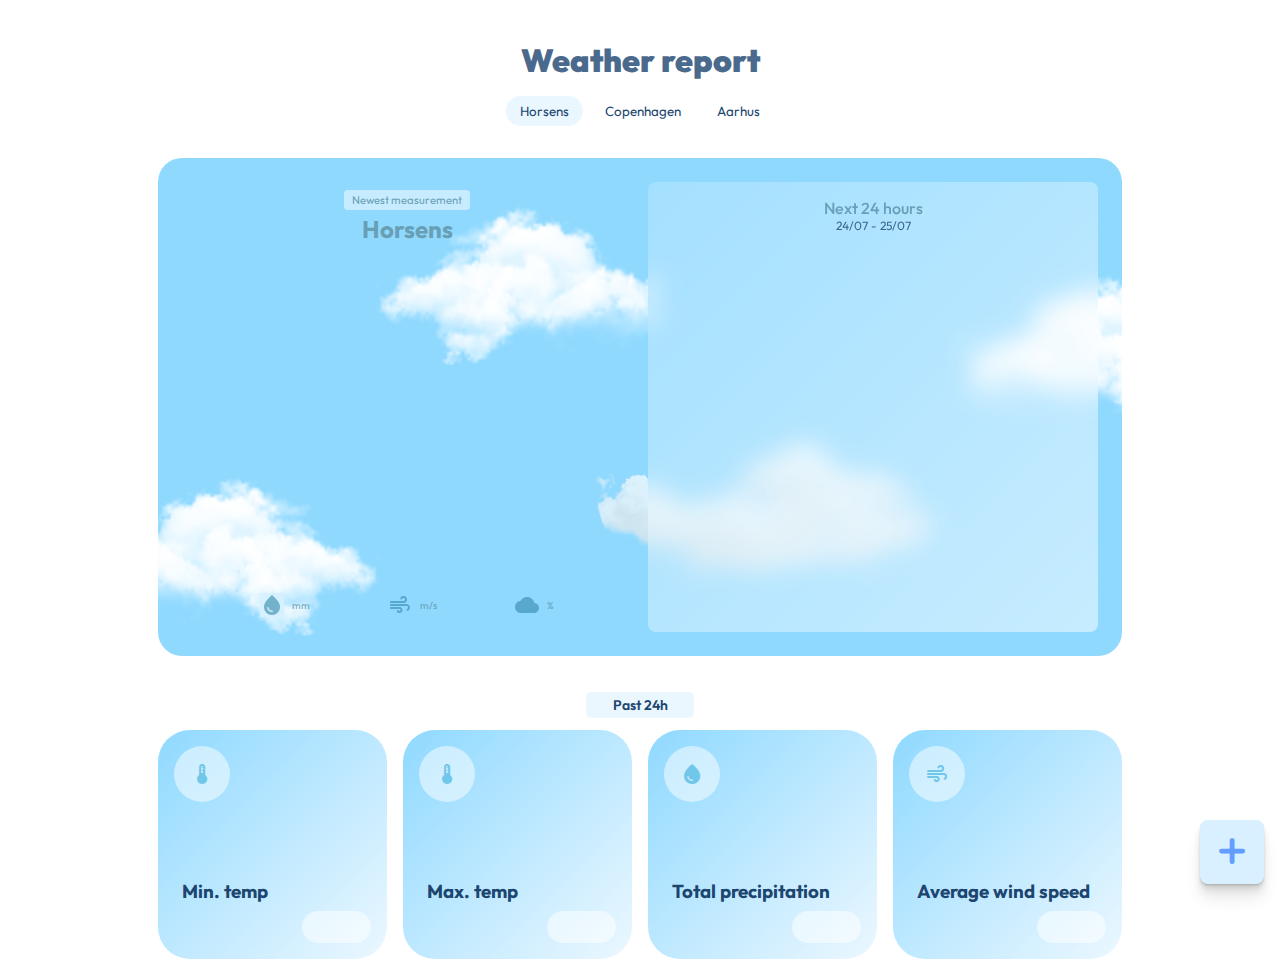
==== Fetch/index.html @ 9d00d2de "Two projects" ====
<!DOCTYPE html>
<html lang="en">
<head>
    <meta charset="UTF-8">
    <meta http-equiv="X-UA-Compatible" content="IE=edge">
    <meta name="viewport" content="width=device-width, initial-scale=1.0">
    <link rel="preconnect" href="https://fonts.googleapis.com">
    <link rel="preconnect" href="https://fonts.gstatic.com" crossorigin>
    <link href="https://fonts.googleapis.com/icon?family=Material+Icons+Round" rel="stylesheet">
    <link href="https://fonts.googleapis.com/css2?family=Outfit:wght@100;200;300;400;500;600;700;800;900&display=swap" rel="stylesheet"> 
    <link rel="stylesheet" href="style/style.css">
    <title>Weather report</title>
</head>
<body class="sun">
    <div class="header">
        <div class="content">
            <div class="title">
                Weather report
            </div>
        </div>
        <div class="content">
            <button class="pill" id="Horsens" onclick="ChangeCity('Horsens')">
                Horsens
            </button>
            <button class="pill" id="Copenhagen" onclick="ChangeCity('Copenhagen')">
                Copenhagen
            </button>
            <button class="pill" id="Aarhus" onclick="ChangeCity('Aarhus')">
                Aarhus
            </button>
        </div>
    </div>
    <div class="content">
        <div class="f-row">
            <div class="temperature">
                <div class="content">
                    <div class="recent">
                        Newest measurement
                    </div>
                    <div class="time" id="current-time"></div>
                    <h2 class="city" id="selected-city"></h2>
                    <h1 id="current-temp"></h1>
                    <div class="currentAdditional">
                        <div class="precipitation">
                            <span class="material-icons-round">
                                water_drop
                            </span>
                            <p id="current-precipitation">
                                <span>mm</span>
                            </p>
                        </div>
    
                        <div class="wind-speed">
                            <span class="material-icons-round">
                                air
                            </span>
                            <p id="current-wind-speed">
                                <span>
                                    m/s
                                </span>
                            </p>
                        </div>
    
                        <div class="cloud-coverage">
                            <span class="material-icons-round">
                                cloud
                            </span>
                            <p id="current-cloud-coverage">
                                <span>
                                    %
                                </span>
                            </p>
                        </div>
                    </div>
                </div>
                <div class="forecast">
                    <h2>
                        Next 24 hours
                    </h2>
                    <p id="date-range"></p>
                    <div class="forecast-list" id="forecast-list">


                    </div>
                </div>
            </div>
        </div>
        <label class="tag">
            Past 24h
        </label>
        <div class="f-row past">
            <div class="card">
                <span class="material-icons-round">
                    thermostat
                </span>
                <div class="text">
                    <h3>
                        Min. temp
                    </h3>
                </div>
                <div id="pastMinTemp" class="value"></div>
            </div>
            <div class="card">
                <span class="material-icons-round">
                    thermostat
                </span>
                <div class="text">
                    <h3>
                        Max. temp
                    </h3>
                </div>
                <div id="pastMaxTemp" class="value"></div>
            </div>
            <div class="card">
                <span class="material-icons-round">
                    water_drop
                </span>
                <div class="text">
                    <h3>
                        Total precipitation
                    </h3>
                </div>
                <div id="pastPrecipitation" class="value"></div>
            </div>
            <div class="card">
                <span class="material-icons-round">
                    air
                </span>
                <div class="text">
                    <h3>
                        Average wind speed
                    </h3>
                </div>
                <div id="pastWindSpeed" class="value"></div>
            </div>
        </div>
    </div>
    <div class="add-data">
        <button class="add" onclick="ToggleAdd()">
            <span class="material-icons-round">
                add
            </span>
        </button>
        <div id="add-data" class="hide">
            <h2>
                Submit data
            </h2>
            <h4 id="selected-city1">
            </h4>

            <label for="types">Type:</label>
            <select name="types" class="types" id="type">
                <option value="temperature">Temperature</option>
                <option value="precipitation">Precipitation</option>
                <option value="wind speed">Wind speed</option>
                <option value="cloud coverage">Cloud coverage</option>
            </select>
            <label>
                Value:
            </label>
            <input type="number" id="value" class="value"/>
            <label id="aditional-value-label" class="ad">
                Value:
            </label>
            <input type="text" id="aditional-value" class="ad value"/>
            
            <button type="submit" onclick="Submit()">
                Subimt
            </button>
        </div>
    </div>
    <script src="scripts/script.js"></script>
</body>
</html>
---- Fetch/style/style.css ----
*{
    font-family: 'Outfit', sans-serif;
}

body{ 
    --text: #1c4670;
    --text50: #00000050;
    --text-accent: #689fb5;
    --text-accent50: #3489aa9c;
    --text-accent2: #71c7ea;
    --text-accent3: #416b97;

    --card-border:#629efd;
    --pil-bg:#d8f0ff80;
    --card-bg:#d8f0ff80;
    --card-bg2:#d8f0ff;
    --card-bg250:#d8f0ff50;

    --bg:#8fd9ff;
    --bg50:#d8f0ff20;

    --w30:#ffffff30;
    --w80:#ffffff80;
    --w90:#ffffff90;
    --w:#fff;

    --o1: 1;
    --o2: .8;
    --o3: .5;
    --o0: 0;

    --content-size: 980px;
    --shadow-color: 222deg 31% 65%;

    display: flex;
    flex-direction: column;
    align-items: center;
    width: 100%;
    min-height: 100vh;
    margin: 0%;
}

body > .content{
    width: calc(100% - 2rem);
    max-width: var(--content-size);
    display: flex;
    flex-direction: column;
    justify-content: center;
    align-items: center;
}

.f-row{
    display: flex;
    flex-direction: row;
    justify-content: center;
    width: 100%;
}

.header{
    width: calc(100% - 2rem);
    display: flex;
    flex-direction: column;
    align-items: center;
    padding: 2rem 1rem 1rem;
}

.header .content{
    width: calc(100% - 2rem);
    max-width: var(--content-size);
    display: flex;
    flex-direction: row;
    justify-content: center;
    padding: .5rem 0;
}

.header .content .title{
    font-weight: 900;
    font-size: 2rem;
    opacity: var(--o2);
    color: var(--text);
}

button.pill{
    padding: 5px 12px;
    margin: 0 4px;
    border-radius: 16px;
    border: transparent 2px solid;
    background: transparent;
    color: var(--text);
    transition: all ease .2s;
    cursor: pointer;
}

button.pill:hover{
    background: var(--pil-bg);
    font-weight: 600;
}

button.pill:focus, button.pill:active{
    background: var(--pil-bg);
    border: var(--card-border) 2px solid;
    font-weight: 600;
}

button.pill.selected{
    background: var(--pil-bg);
}

.material-icons-round {
    font-family: 'Material Icons Round';
    font-weight: normal;
    font-style: normal;
    font-size: 24px; /* Preferred icon size */
    display: inline-block;
    line-height: 1;
    text-transform: none;
    letter-spacing: normal;
    word-wrap: normal;
    white-space: nowrap;
    direction: ltr;
    /* Support for all WebKit browsers. */
    -webkit-font-smoothing: antialiased;
    /* Support for Safari and Chrome. */
    text-rendering: optimizeLegibility;
    /* Support for Firefox. */
    -moz-osx-font-smoothing: grayscale;
    /* Support for IE. */
    font-feature-settings: 'liga';
    -webkit-user-select: none; /* Safari */
    -moz-user-select: none; /* Firefox */
    -ms-user-select: none; /* IE10+/Edge */
    user-select: none; /* Standard */

    transition: margin .2s ease;
}
.flex-center {
    display: flex;
    justify-content: center;
    align-items: center;
    width: 100%;
}

label.tag {
    font-weight: 600;
    font-size: 14px;
    color: var(--text);
    background: var(--pil-bg);
    border-radius: 5px;
    padding: 4px;
    text-align: center;
    min-width: 100px;
    width: fit-content;
    margin: 4px;
}

.temperature{
    width: calc(100%);
    margin: 8px 8px 32px;
    border-radius: 24px;
    background: var(--bg);
    background-image: url(../style/img/clouds.png);
    background-size: cover;
    display: flex;
    flex-direction: row;
    padding: 16px;
    aspect-ratio: 2 / 1;
}

.temperature .content{
    flex: 1;
    aspect-ratio: 1 / 1;
    margin: 8px;
    padding: 8px;
    display: flex;
    flex-direction: column;
    justify-content: space-between;
    align-items: center;
    position: relative;
}

.temperature .content .time{
    position: absolute;
    top: 0;
    right: 0;
    margin: .5rem;
    display: flex;
    flex-direction: row;
    align-items: center;
    font-weight: 500;
    color: var(--text-accent);
}

.temperature .content .recent{
    position: absolute;
    top: 0;
    background: var(--w80);
    padding: .2rem .5rem;
    font-size: .7rem;
    margin: .5rem;
    border-radius: 4px;
    display: flex;
    flex-direction: row;
    align-items: center;
    font-weight: 400;
    color: var(--text-accent);
}

.temperature .content .time > span{
    font-size: 16px;
    margin-left: 4px;
}

.temperature .content h2{
    color: var(--text-accent);
    margin-top: 1.5rem;
}


.temperature .content h1{
    font-size: 160px;
    color: var(--text-accent3);
    font-weight: 200;
    margin: 0;
}

.temperature .content .currentAdditional{
    display: flex;
    flex-direction: row;
    justify-content: space-evenly;
    align-items: center;
    width: 100%;
}

.temperature .content .currentAdditional > div{
    display: flex;
    flex-direction: row;
    align-items: center;
    margin: 8px 8px 0;
}

.temperature .content .currentAdditional > div > span{
    margin-right: 8px;
    color: var(--text-accent50);
    backdrop-filter: blur(12px);
}
.temperature .content .currentAdditional > div > p{
    white-space: nowrap;
    font-size: 12px;
    font-weight: 800;
    color: var(--text-accent);
}
.temperature .content .currentAdditional > div > p > span{
    font-size: 10px;
    font-weight: 400;
}

.temperature .forecast{
    flex: 1;
    display: flex;
    flex-direction: column;
    padding: 16px;
    background: linear-gradient(315deg,var(--w80),var(--w30));
    backdrop-filter: blur(12px);
    border-radius: 8px;
    margin: 8px;
    aspect-ratio: 1/1;
    height: calc(100% - 48px);
}
.temperature .forecast h2{
    margin: 0;
    color: var(--text-accent);
    width: 100%;
    text-align: center;
    font-weight: 500;
    font-size: 16px;
}

.temperature .forecast > p{
    margin: 0;
    color: var(--text);
    opacity: .8;
    width: 100%;
    text-align: center;
    font-weight: 400;
    font-size: 12px;
}

.temperature .forecast .forecast-list{
    display: flex;
    flex-direction: column;
    width: 100%;
    margin-top: 16px;
    overflow: auto;
    scrollbar-width: thin;
}

.temperature .forecast .forecast-list .list-item{
    display: flex;
    position: relative;
    flex-direction: row;
    justify-content: center;
    width: calc(100% - 32px);
    margin: 4px 0;
    background: var(--w80);
    border-radius: 12px;
    padding: 24px 16px 16px;
    font-size: 32px;
    font-weight: 900;
}

.temperature .forecast .forecast-list .list-item .time{
    position: absolute;
    font-size: 13px;
    top: -2px;
    left: 50%;
    transform: translateX(-50%);
    opacity: 1;
    padding: 2px 8px;
    border-radius: 8px;
    color: var(--text-accent2);
    font-weight: 500;
    background: var(--w90);
}

.temperature .forecast .forecast-list .list-item > div{
    display: flex;
    flex-direction: row;
    align-items: center;
    margin: 8px 8px 0;
}

.temperature .forecast .forecast-list .list-item > div > span{
    font-size: 12px;
    margin-right: 4px;
    color: var(--text-accent50);
}
.temperature .forecast .forecast-list .list-item > div > p{
    white-space: nowrap;
    font-size: 12px;
    font-weight: 800;
    margin: 0;
    color: var(--text-accent);
}
.temperature .forecast .forecast-list .list-item > div > p > span{
    font-size: 8px;
    font-weight: 400;
}

.f-row.past{
    aspect-ratio: 4/1;
}

.f-row.past .card{
    position: relative;
    flex: 1;
    aspect-ratio: 1/1;
    
    background: linear-gradient(315deg,var(--card-bg),var(--bg));
    border-radius: 32px;
    margin: 8px;
    padding: 16px;

    display: flex;
    flex-direction: column;
}

.f-row.past .card > span{
    height: fit-content;
    width: fit-content;
    padding: 16px;
    background: var(--w80);
    color: var(--text-accent2);
    border-radius: 50%;
}

.f-row.past .card h3{
    margin: 8px;
    color: var(--text);
}

.f-row.past .card .text{
    flex: 1;
    display: flex;
    flex-direction: column;
    justify-content: flex-end;
}

.f-row.past .card .value{
    padding: 16px 1.2rem;
    width: fit-content;
    min-width: 1.9rem;
    font-size: 1.5rem;
    font-weight: 800;
    text-align: right;
    color: var(--text-accent);
    background: var(--w80);
    border-radius: 32px;
    align-self: flex-end;
}

.f-row.past .card .value > span{
    font-size: 1rem;
    font-weight: 400;
}

.add-data{
    position: absolute;
    bottom: 16px;
    right: 16px;
}   

.add-data .add{
    height: 64px;
    width: 64px;
    min-height: 64px;
    min-width: 64px;
    background: var(--card-bg2);
    border: none;
    border-radius: 8px;
    cursor: pointer;
    box-shadow: rgba(0, 0, 0, 0.07) 0px 1px 1px, rgba(0, 0, 0, 0.07) 0px 2px 2px, rgba(0, 0, 0, 0.07) 0px 4px 4px, rgba(0, 0, 0, 0.07) 0px 8px 8px, rgba(0, 0, 0, 0.07) 0px 16px 16px;
}
.add-data .add:hover{
    background: var(--card-bg250);
}

.add-data .add span{
    font-size: 42px;
    color: var(--card-border);
    font-weight: 900;
}

.add-data #add-data{
    position: absolute;
    bottom: 72px;
    right: 0;

    width: 256px;
    background: var(--card-bg2);
    border: 2px solid var(--card-bg);
    backdrop-filter: blur(8px);
    border-radius: 8px;
    padding: 16px;

    display: flex;
    flex-direction: column;

    opacity: 1;
    display: flex;
    pointer-events: auto;
}

.add-data #add-data.hide {
    opacity: 0;
    display: none;
    pointer-events: none;
}

#add-data h2, #add-data h4, #add-data label{
    margin: 0;
    color: var(--text-accent3);
}

#add-data label{
    margin-top: 8px;
    font-weight: 700;
}

.ad{
    display: none;
}

.ad.show{
    display: block;
}

#add-data button{
    margin-top: 8px;
    font-weight: 800;
    background: var(--text-accent);
    color: white;
    border: none;
    padding: 8px 0;
}
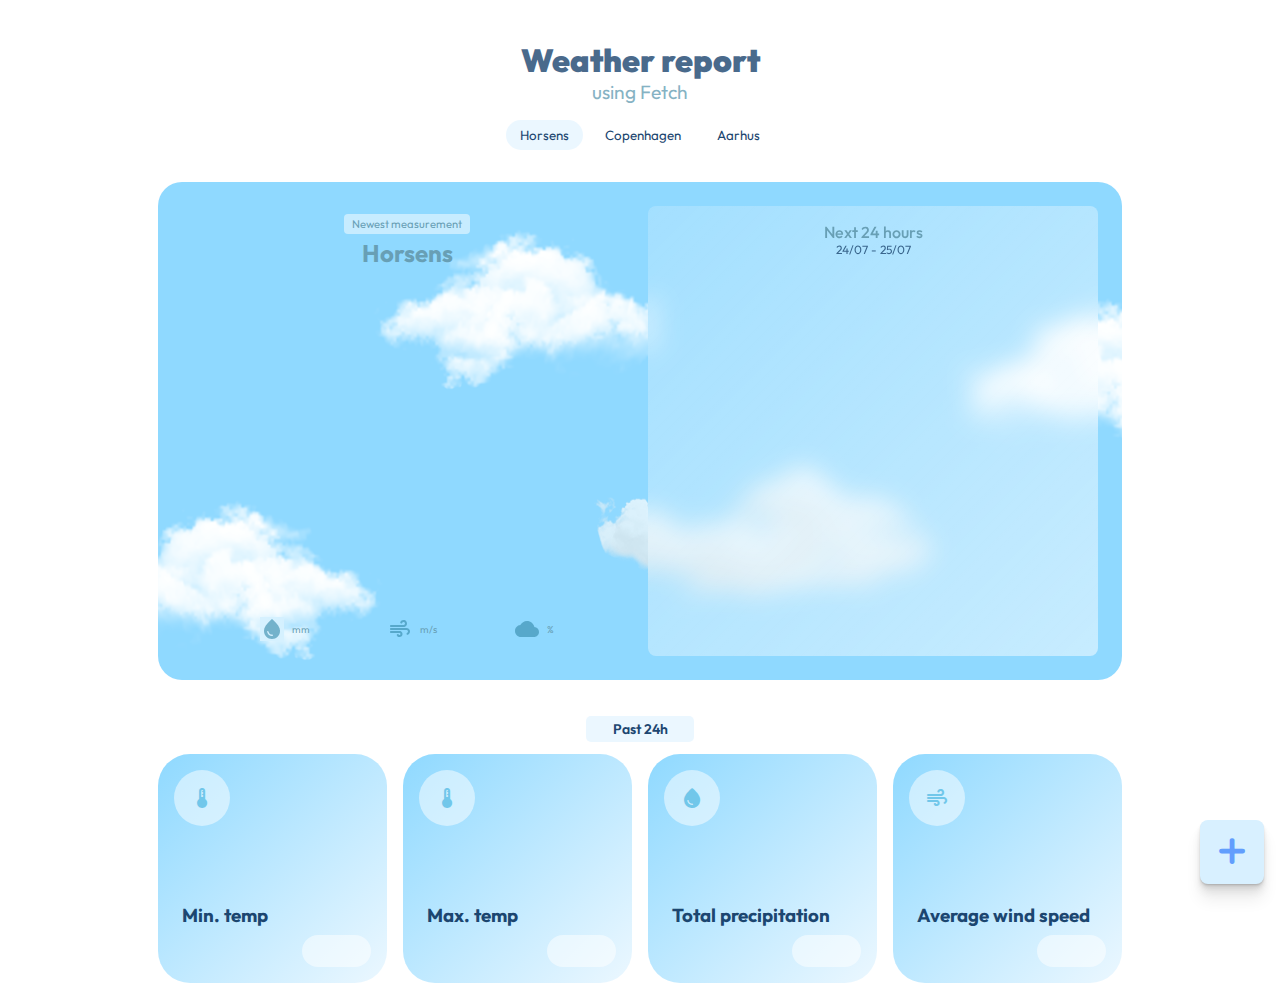
==== commit 0782c2bf: "Final changes" ====
--- a/Fetch/index.html
+++ b/Fetch/index.html
@@ -9,13 +9,16 @@
     <link href="https://fonts.googleapis.com/icon?family=Material+Icons+Round" rel="stylesheet">
     <link href="https://fonts.googleapis.com/css2?family=Outfit:wght@100;200;300;400;500;600;700;800;900&display=swap" rel="stylesheet"> 
     <link rel="stylesheet" href="style/style.css">
-    <title>Weather report</title>
+    <title>[Fetch] Weather report</title>
 </head>
 <body class="sun">
     <div class="header">
         <div class="content">
             <div class="title">
                 Weather report
+            </div>
+            <div class="subtitle">
+                using Fetch
             </div>
         </div>
         <div class="content">
--- a/Fetch/style/style.css
+++ b/Fetch/style/style.css
@@ -72,12 +72,23 @@
     justify-content: center;
     padding: .5rem 0;
 }
+.header .content:first-of-type{
+    flex-direction: column;
+    align-items: center;
+    padding: .5rem 0;
+}
 
 .header .content .title{
     font-weight: 900;
     font-size: 2rem;
     opacity: var(--o2);
     color: var(--text);
+}
+.header .content .subtitle{
+    font-weight: 400;
+    font-size: 1.2rem;
+    opacity: var(--o2);
+    color: var(--text-accent);
 }
 
 button.pill{
@@ -322,6 +333,35 @@
     background: var(--w90);
 }
 
+.temperature .forecast .forecast-list .list-item .wind{
+    position: absolute;
+    font-size: 13px;
+    top: -2px;
+    right: 0;
+    opacity: 1;
+    padding: 2px 8px;
+    border-radius: 8px;
+    color: var(--text-accent2);
+    font-weight: 500;
+    background: var(--w90);
+    display: flex;
+    flex-direction: row;
+}
+.temperature .forecast .forecast-list .list-item > .precipitations{
+    position: absolute;
+    font-size: 13px;
+    top: -2px;
+    left: 0;
+    opacity: 1;
+    padding: 2px 8px;
+    border-radius: 8px;
+    color: var(--text-accent2);
+    font-weight: 500;
+    background: var(--w90);
+    display: flex;
+    flex-direction: row;
+}
+
 .temperature .forecast .forecast-list .list-item > div{
     display: flex;
     flex-direction: row;
